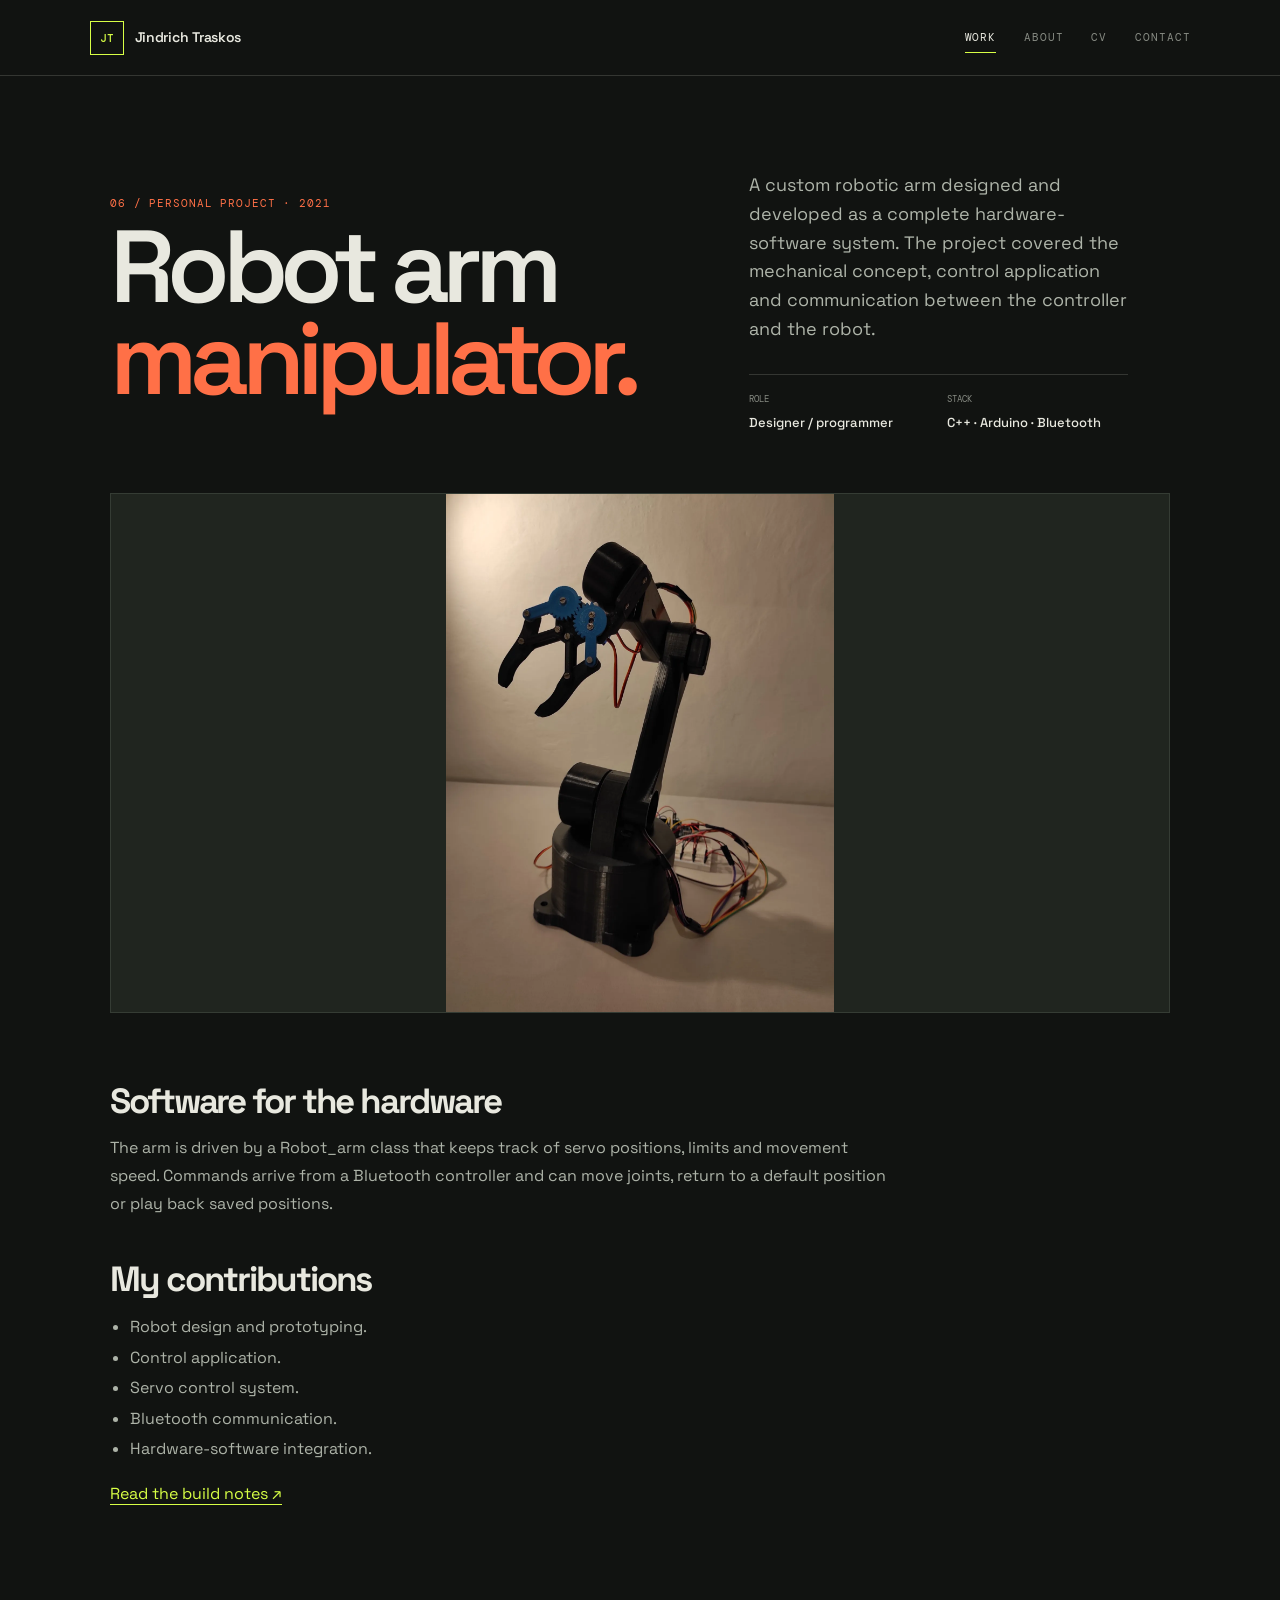
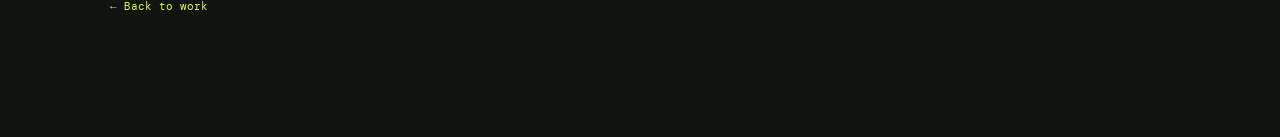
==== projects/robot-arm.html @ ff1f3c09 "Initial push Inital push" ====
<!doctype html>
<html lang="en">
<head>
  <meta charset="utf-8">
  <meta name="viewport" content="width=device-width, initial-scale=1">
  <title>Robot Arm Manipulator | Jindrich Traskos</title>
  <link rel="stylesheet" href="../styles.css">
</head>
<body>
  <header class="site-header">
    <a class="brand" href="../index.html"><span class="brand-mark">JT</span><span>Jindrich Traskos</span></a>
    <nav class="nav"><a class="active" href="../index.html">Work</a><a href="../about.html">About</a><a href="../resume.pdf" download>CV</a><a href="../contact.html">Contact</a></nav>
  </header>
  <main class="detail-main">
    <div class="detail-top">
      <div><p class="detail-kicker">06 / Personal project · 2021</p><h1>Robot arm<br><em>manipulator.</em></h1></div>
      <div><p class="detail-intro">A custom robotic arm designed and developed as a complete hardware-software system. The project covered the mechanical concept, control application and communication between the controller and the robot.</p><div class="detail-meta"><div><small>Role</small><strong>Designer / programmer</strong></div><div><small>Stack</small><strong>C++ · Arduino · Bluetooth</strong></div></div></div>
    </div>
    <div class="detail-visual"><img src="../Content/robotManipulator.webp" alt="Six-servo 3D printed robotic arm with gripper"></div>
    <div class="detail-copy">
      <h2>Software for the hardware</h2>
      <p>The arm is driven by a Robot_arm class that keeps track of servo positions, limits and movement speed. Commands arrive from a Bluetooth controller and can move joints, return to a default position or play back saved positions.</p>
      <h2>My contributions</h2>
      <ul><li>Robot design and prototyping.</li><li>Control application.</li><li>Servo control system.</li><li>Bluetooth communication.</li><li>Hardware-software integration.</li></ul>
      <p><a class="detail-link" href="https://trahery.wordpress.com/2021/09/17/robotic-arm/">Read the build notes ↗</a></p>
    </div>
    <a class="back-link" href="../index.html">← Back to work</a>
  </main>
</body>
<script src="../script.js"></script>
</html>
---- styles.css ----
@import url('https://fonts.googleapis.com/css2?family=DM+Mono:wght@400;500&family=Space+Grotesk:wght@400;500;600;700&display=swap');

:root {
  --ink: #111311;
  --paper: #e8e8df;
  --muted: #878b83;
  --line: rgba(232, 232, 223, .16);
  --acid: #d8ff45;
  --rust: #ff7047;
  --blue: #95b8ff;
  --display: 'Space Grotesk', sans-serif;
  --mono: 'DM Mono', monospace;
}
* { box-sizing: border-box; }
html { scroll-behavior: smooth; }
body { margin: 0; color: var(--paper); background: var(--ink); font-family: var(--display); line-height: 1.45; }
a { color: inherit; text-decoration: none; }
.section-pad { padding-left: clamp(24px, 7vw, 112px); padding-right: clamp(24px, 7vw, 112px); }
.site-header { height: 76px; display: flex; align-items: center; justify-content: space-between; padding: 0 clamp(24px, 7vw, 112px); border-bottom: 1px solid var(--line); position: relative; z-index: 2; }
.brand, .nav, .hero-actions, .signal-line, .filters, .project-info > div:first-child, .site-footer { display: flex; align-items: center; }
.brand { gap: 11px; font-size: 14px; font-weight: 600; letter-spacing: -.02em; }
.brand-mark { width: 34px; height: 34px; display: grid; place-items: center; border: 1px solid var(--acid); color: var(--acid); font: 500 11px var(--mono); }
.nav { gap: 28px; font: 11px var(--mono); text-transform: uppercase; letter-spacing: .08em; color: var(--muted); }
.nav a { padding: 8px 0; border-bottom: 1px solid transparent; }
.nav a:hover, .nav a.active { color: var(--paper); border-color: var(--acid); }
.hero { min-height: 620px; display: grid; grid-template-columns: minmax(0, 1.25fr) minmax(260px, .75fr); gap: 8vw; align-items: center; background: radial-gradient(circle at 80% 20%, rgba(216,255,69,.08), transparent 28%), linear-gradient(120deg, #111311 0%, #171a17 100%); }
.eyebrow { margin: 0 0 22px; color: var(--acid); font: 11px var(--mono); letter-spacing: .08em; text-transform: uppercase; }
h1, h2, h3, p { margin-top: 0; } h1 { margin-bottom: 28px; font-size: clamp(56px, 8vw, 126px); line-height: .9; letter-spacing: -.075em; font-weight: 600; } h1 em { color: var(--rust); font-style: normal; }
.hero-lede { max-width: 545px; color: #b4b8ae; font-size: 17px; line-height: 1.65; }
.hero-actions { gap: 30px; margin-top: 34px; flex-wrap: wrap; }
.button { display: inline-flex; align-items: center; gap: 18px; padding: 15px 18px; font-size: 13px; font-weight: 600; border: 1px solid var(--acid); } .button-primary { color: var(--ink); background: var(--acid); } .button:hover { transform: translateY(-2px); }
.text-link { font: 11px var(--mono); color: var(--paper); } .text-link span, .arrow { color: var(--acid); }
.skillset-panel { display: grid; grid-template-columns: minmax(0, 1fr) 180px; gap: 32px; align-items: start; padding-top: 18px; border-top: 1px solid var(--line); }
.skillset-list .eyebrow { margin-bottom: 18px; }
.skillset-list ul { display: grid; gap: 9px; margin: 0; padding: 0; list-style: none; color: #c0c5ba; font: 12px var(--mono); }
.skillset-list li::before { content: '-'; margin-right: 9px; color: var(--acid); }
.skillset-note { max-width: 190px; margin: 25px 0 0; color: var(--muted); font-size: 12px; line-height: 1.5; }
.profile-photo { width: 180px; height: 180px; display: block; margin: 0; border: 2px solid var(--acid); border-radius: 50%; object-fit: cover; object-position: center top; }
.signal-line { justify-content: space-between; gap: 10px; font: 10px var(--mono); text-transform: uppercase; letter-spacing: .07em; } .signal-dot { width: 7px; height: 7px; margin-right: auto; background: var(--acid); border-radius: 50%; box-shadow: 0 0 16px var(--acid); } .signal-status { color: var(--muted); }
.signal-grid { display: grid; grid-template-columns: 1fr 1fr; gap: 11px 20px; padding: 35px 0 25px; color: #6f756c; font: 10px var(--mono); border-bottom: 1px solid var(--line); } .hero-signal p { margin: 18px 0 0; color: #a4a99e; font-size: 14px; }
.work { padding-top: 120px; padding-bottom: 132px; background: #161916; } .section-heading { display: flex; justify-content: space-between; gap: 30px; align-items: end; margin-bottom: 45px; } h2 { margin: 0; font-size: clamp(38px, 5vw, 72px); line-height: .95; letter-spacing: -.06em; } .section-note { max-width: 250px; margin-bottom: 3px; color: var(--muted); font-size: 13px; }
.filters { gap: 9px; flex-wrap: wrap; margin-bottom: 36px; } .filter { border: 1px solid #343934; background: transparent; color: var(--muted); padding: 9px 12px; font: 10px var(--mono); text-transform: uppercase; cursor: pointer; } .filter span { margin-left: 10px; color: #5f665c; } .filter.active, .filter:hover { color: var(--ink); background: var(--acid); border-color: var(--acid); } .filter.active span { color: #646f35; }
.project-grid { display: grid; grid-template-columns: repeat(2, minmax(0, 1fr)); gap: 34px 24px; } .project-card { min-width: 0; display: block; } .project-card-wide { grid-column: span 2; } .project-art { height: 340px; position: relative; overflow: hidden; background: #262b26; border: 1px solid #353c34; } .project-card-wide .project-art { height: 430px; } .project-art img { width: 100%; height: 100%; object-fit: contain; display: block; transition: transform .6s ease; } .project-card:hover img { transform: scale(1.04); }
.project-card[hidden] { display: none; }
.project-info { position: relative; padding: 18px 2px 0; } .project-info > div:first-child { gap: 15px; } .project-number { color: var(--acid); font: 10px var(--mono); } h3 { margin: 0; font-size: 23px; letter-spacing: -.04em; } .project-year { margin-left: 8px; color: var(--muted); font: 10px var(--mono); letter-spacing: .04em; vertical-align: middle; } .project-info .arrow { position: absolute; top: 19px; right: 3px; font-size: 23px; } .project-info p { max-width: 540px; margin: 9px 30px 15px 25px; color: #92988d; font-size: 13px; } .tags { display: flex; gap: 7px; margin-left: 25px; flex-wrap: wrap; } .tags span { padding: 5px 7px; border: 1px solid #3b4239; color: #81897b; font: 9px var(--mono); text-transform: uppercase; } .tags span.tag-lime { border-color: #d8ff45; color: #d8ff45; } .tags span.tag-orange { border-color: #ff7047; color: #ff9678; } .tags span.tag-blue { border-color: #95b8ff; color: #b8ceff; } .tags span.tag-purple { border-color: #d6a5ff; color: #dfbaff; } .tags span.tag-teal { border-color: #54d6c5; color: #75e2d3; } .tags span.tag-pink { border-color: #ff8fc7; color: #ffabd7; }
.contribution { max-width: 540px; margin: 18px 30px 4px 25px; color: #b3b9ad; font: 11px/1.5 var(--mono); } .contribution strong { display: block; margin-bottom: 7px; color: var(--paper); font-weight: 500; } .contribution ul { margin: 0; padding: 0; list-style: none; } .contribution li { position: relative; padding: 2px 0 2px 13px; color: #b3b9ad; } .contribution li::before { content: '-'; position: absolute; left: 0; color: #b3b9ad; font-weight: 500; }
.factory-art { background: #303a4d; } .axiom-art { display: flex; flex-direction: column; justify-content: center; padding: 0%; background: radial-gradient(circle at 75% 32%, #c46c47, transparent 23%), linear-gradient(135deg, #142b39, #203f49 57%, #b65d42); color: #f8e4bf; } .axiom-art strong { font-size: clamp(46px, 8vw, 100px); line-height: .8; letter-spacing: -.09em; } .art-kicker, .art-caption { font: 10px var(--mono); letter-spacing: .12em; } .art-caption { margin-top: 26px; color: #f2b168; }
.telemetry-art { background: linear-gradient(135deg, #15252b, #0d171c); } .crosshair { position: absolute; left: 50%; top: 43%; color: var(--blue); font-size: 44px; transform: translate(-50%, -50%); } .telemetry-label, .sim-label { position: absolute; left: 31px; bottom: 28px; color: var(--blue); font: 11px/1.5 var(--mono); } .telemetry-bars { position: absolute; right: 30px; bottom: 30px; display: flex; gap: 5px; align-items: end; } .telemetry-bars i { display: block; width: 5px; background: var(--blue); } .telemetry-bars i:nth-child(1) { height: 14px; } .telemetry-bars i:nth-child(2) { height: 28px; } .telemetry-bars i:nth-child(3) { height: 21px; } .telemetry-bars i:nth-child(4) { height: 40px; }
.thesis-art { display: flex; flex-direction: column; justify-content: space-between; padding: 28px; background: #343b32; color: var(--acid); } .thesis-art span { font: 11px var(--mono); } .thesis-art strong { font-size: 33px; line-height: 1; letter-spacing: -.06em; } .thesis-art small { color: #afb7a7; font: 10px var(--mono); }
.simulation-art { background: #1b2720; } .route-line { position: absolute; width: 78%; height: 100px; top: 34%; left: 10%; border-top: 2px solid var(--acid); border-radius: 50%; transform: rotate(-12deg); z-index: 1; } .route-line:after { content: ''; position: absolute; right: 0; top: -7px; width: 12px; height: 12px; background: var(--rust); border-radius: 50%; } .sim-node { position: absolute; width: 24px; height: 24px; top: 45%; left: 45%; border: 1px solid var(--acid); border-radius: 50%; z-index: 1; } .sim-label { color: var(--acid); z-index: 1; }
.robot-art { height: 280px !important; background: #201e1b; } .robot-art img { object-position: center 35%; }
.statement { padding-top: 115px; padding-bottom: 125px; background: var(--acid); color: var(--ink); } .statement .eyebrow { color: #5e6b2c; } .statement-text { max-width: 940px; margin: 0; font-size: clamp(35px, 5.5vw, 78px); line-height: .98; letter-spacing: -.07em; } .statement-text span { color: var(--rust); }
.resume-strip { display: flex; align-items: center; justify-content: space-between; gap: 30px; padding-top: 30px; padding-bottom: 30px; background: #d4d5ca; color: var(--ink); } .resume-strip .eyebrow { color: #64712d; margin-bottom: 10px; } .resume-strip h2 { font-size: clamp(28px, 4vw, 48px); } .compact-button { width: fit-content; margin-top: 20px; padding: 11px 14px; font-size: 11px; }
.site-footer { min-height: 90px; justify-content: space-between; gap: 20px; color: #737970; font: 10px var(--mono); } .site-footer a { color: var(--acid); }
.detail-main { max-width: 1220px; margin: 0 auto; padding: 95px clamp(24px, 7vw, 80px) 120px; } .detail-top { display: grid; grid-template-columns: 1.1fr .9fr; gap: 9vw; align-items: end; } .detail-top h1 { font-size: clamp(54px, 8vw, 110px); } .detail-kicker { color: var(--rust); font: 11px var(--mono); text-transform: uppercase; letter-spacing: .08em; } .detail-intro { color: #aeb4a9; font-size: 18px; line-height: 1.6; } .detail-meta { display: grid; grid-template-columns: 1fr 1fr; gap: 18px; margin-top: 30px; padding-top: 18px; border-top: 1px solid var(--line); } .detail-meta small { display: block; margin-bottom: 5px; color: var(--muted); font: 9px var(--mono); text-transform: uppercase; } .detail-meta strong { font-size: 13px; font-weight: 500; } .detail-visual { margin: 60px 0 72px; } .detail-visual img, .detail-visual video { width: 100%; max-height: 680px; object-fit: cover; display: block; border: 1px solid #353c34; } .detail-copy { max-width: 790px; } .detail-copy h2 { margin: 45px 0 16px; font-size: 35px; } .detail-copy p { color: #adb3a8; font-size: 16px; line-height: 1.75; } .detail-copy ul { padding-left: 20px; color: #adb3a8; line-height: 1.9; } .detail-link { color: var(--acid); border-bottom: 1px solid var(--acid); } .back-link { display: inline-block; margin-top: 75px; color: var(--acid); font: 11px var(--mono); }
.detail-gallery { display: grid; grid-template-columns: repeat(2, minmax(0, 1fr)); gap: 14px; } .detail-gallery img, .detail-gallery video { max-height: 520px; } .detail-gallery img:first-child:last-child, .detail-gallery video:first-child:last-child { grid-column: span 2; }
.project-art img, .project-art video { width: 100%; height: 100%; object-fit: contain; background: #20251f; }
.detail-visual > img, .detail-gallery img, .detail-gallery video { width: 100%; height: 520px; max-height: none; object-fit: contain; background: #20251f; }
.project-video { margin-top: 24px; aspect-ratio: 16 / 9; background: #20251f; border: 1px solid #353c34; }
.project-video iframe { width: 100%; height: 100%; display: block; border: 0; }
.gallery-image { cursor: zoom-in; }
.detail-gallery video { cursor: default; }
.lightbox[hidden] { display: none; }
.lightbox { position: fixed; inset: 0; z-index: 20; display: grid; grid-template-columns: 64px minmax(0, 1fr) 64px; grid-template-rows: 64px minmax(0, 1fr); align-items: center; padding: 20px; background: rgba(10, 12, 10, .96); }
.lightbox-figure { grid-column: 2; grid-row: 2; margin: 0; text-align: center; }
.lightbox-image { display: block; width: 100%; height: min(78vh, 720px); object-fit: contain; }
.lightbox-caption { margin-top: 14px; color: var(--muted); font: 10px var(--mono); }
.lightbox button { border: 1px solid #454d43; background: transparent; color: var(--paper); cursor: pointer; font: 11px var(--mono); }
.lightbox button:hover { border-color: var(--acid); color: var(--acid); }
.lightbox-close { grid-column: 2; grid-row: 1; justify-self: end; padding: 9px 12px; }
.lightbox-previous, .lightbox-next { width: 42px; height: 42px; justify-self: center; font-size: 20px !important; }
.lightbox-previous { grid-column: 1; grid-row: 2; } .lightbox-next { grid-column: 3; grid-row: 2; }
.lightbox-open { overflow: hidden; }
.about-grid { display: grid; grid-template-columns: 1fr 1fr; gap: 8vw; } .about-grid h1 { font-size: clamp(55px, 8vw, 100px); } .about-photo { width: 180px; height: 180px; margin: 0 0 30px; } .about-copy p { max-width: 560px; color: #adb3a8; font-size: 15px; line-height: 1.6; } .about-copy h2 { margin-top: 55px; font-size: 30px; } .skill-list { display: grid; grid-template-columns: 1fr 1fr; padding: 0; list-style: none; border-top: 1px solid var(--line); } .skill-list li { padding: 12px 0; border-bottom: 1px solid var(--line); color: #bfc4b9; font: 12px var(--mono); } .cv-panel { margin-top: 38px; padding: 24px; border: 1px solid #3b4239; } .cv-panel h2 { font-size: 26px; } .cv-panel p { font-size: 13px; } .contact-block { margin-top: 100px; padding-top: 30px; border-top: 1px solid var(--line); } .contact-block a { display: inline-block; margin-top: 15px; color: var(--acid); font-size: clamp(25px, 4vw, 55px); letter-spacing: -.06em; }
.contact-page h1 { max-width: 900px; } .contact-content { max-width: 650px; margin-top: 70px; } .contact-content > p { color: #adb3a8; font-size: 18px; line-height: 1.7; } .contact-email { display: block; margin: 28px 0; color: var(--acid); font-size: clamp(25px, 4vw, 55px); letter-spacing: -.06em; }
@media (max-width: 720px) { .site-header { height: auto; min-height: 70px; align-items: flex-start; padding-top: 18px; padding-bottom: 15px; gap: 15px; } .nav { gap: 12px; flex-wrap: wrap; justify-content: flex-end; font-size: 9px; } .brand > span:last-child { display: none; } .hero { min-height: auto; padding-top: 90px; padding-bottom: 90px; grid-template-columns: 1fr; gap: 65px; } h1 { font-size: 60px; } .skillset-panel { grid-template-columns: minmax(0, 1fr) 145px; gap: 20px; } .profile-photo { width: 145px; height: 145px; } .section-heading, .site-footer { align-items: flex-start; flex-direction: column; } .section-heading { margin-bottom: 30px; } .work { padding-top: 80px; padding-bottom: 90px; } .project-grid { grid-template-columns: 1fr; gap: 45px; } .project-card-wide { grid-column: auto; } .project-art, .project-card-wide .project-art, .robot-art { height: 270px; } .resume-strip { align-items: flex-start; flex-direction: column; padding-top: 32px; padding-bottom: 32px; } .statement { padding-top: 80px; padding-bottom: 90px; } .detail-main { padding-top: 65px; } .detail-top, .about-grid { grid-template-columns: 1fr; gap: 35px; } .detail-top h1 { margin-bottom: 0; } .detail-visual { margin: 40px 0; } .detail-visual > img, .detail-gallery img, .detail-gallery video { height: 260px; } .detail-gallery { grid-template-columns: 1fr; } .detail-gallery img:first-child:last-child, .detail-gallery video:first-child:last-child { grid-column: auto; } .lightbox { grid-template-columns: 42px minmax(0, 1fr) 42px; padding: 10px; } .lightbox-image { height: 70vh; } .about-grid h1 { margin-bottom: 0; } }
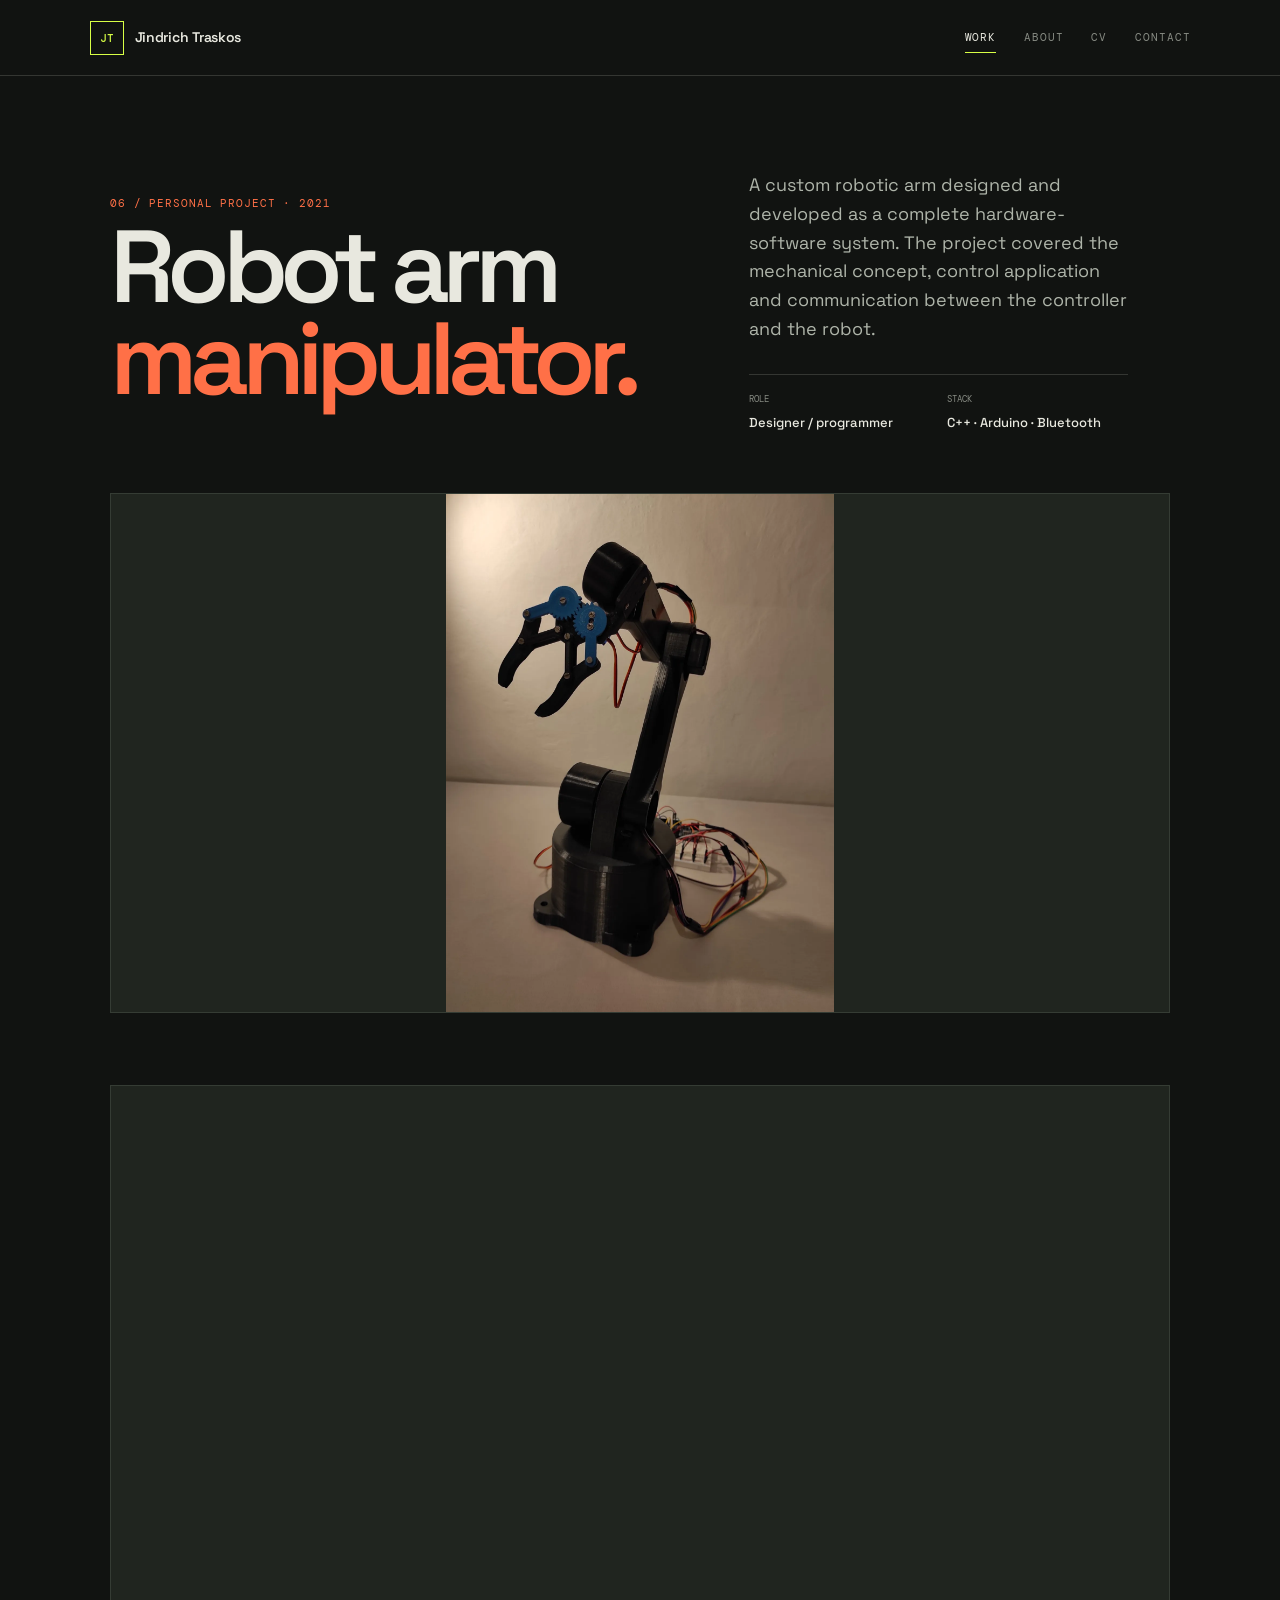
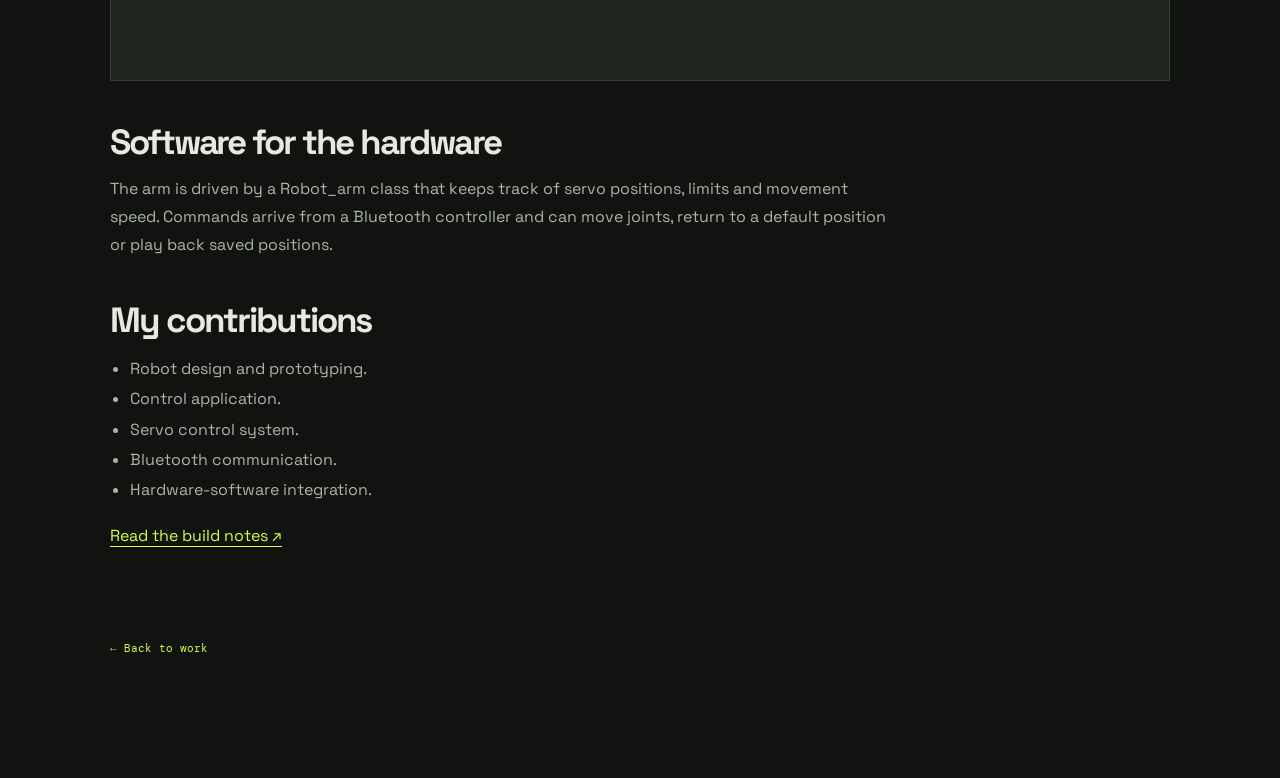
==== commit 841fbd16: "Added youtube video for robotic arm" ====
--- a/projects/robot-arm.html
+++ b/projects/robot-arm.html
@@ -17,6 +17,9 @@
       <div><p class="detail-intro">A custom robotic arm designed and developed as a complete hardware-software system. The project covered the mechanical concept, control application and communication between the controller and the robot.</p><div class="detail-meta"><div><small>Role</small><strong>Designer / programmer</strong></div><div><small>Stack</small><strong>C++ · Arduino · Bluetooth</strong></div></div></div>
     </div>
     <div class="detail-visual"><img src="../Content/robotManipulator.webp" alt="Six-servo 3D printed robotic arm with gripper"></div>
+    <div class="project-video">
+        <iframe src="https://www.youtube.com/embed/RnOiQAg8ToU" title="Robotic arm video" loading="lazy" allow="accelerometer; autoplay; clipboard-write; encrypted-media; gyroscope; picture-in-picture; web-share" allowfullscreen></iframe>
+    </div>
     <div class="detail-copy">
       <h2>Software for the hardware</h2>
       <p>The arm is driven by a Robot_arm class that keeps track of servo positions, limits and movement speed. Commands arrive from a Bluetooth controller and can move joints, return to a default position or play back saved positions.</p>
